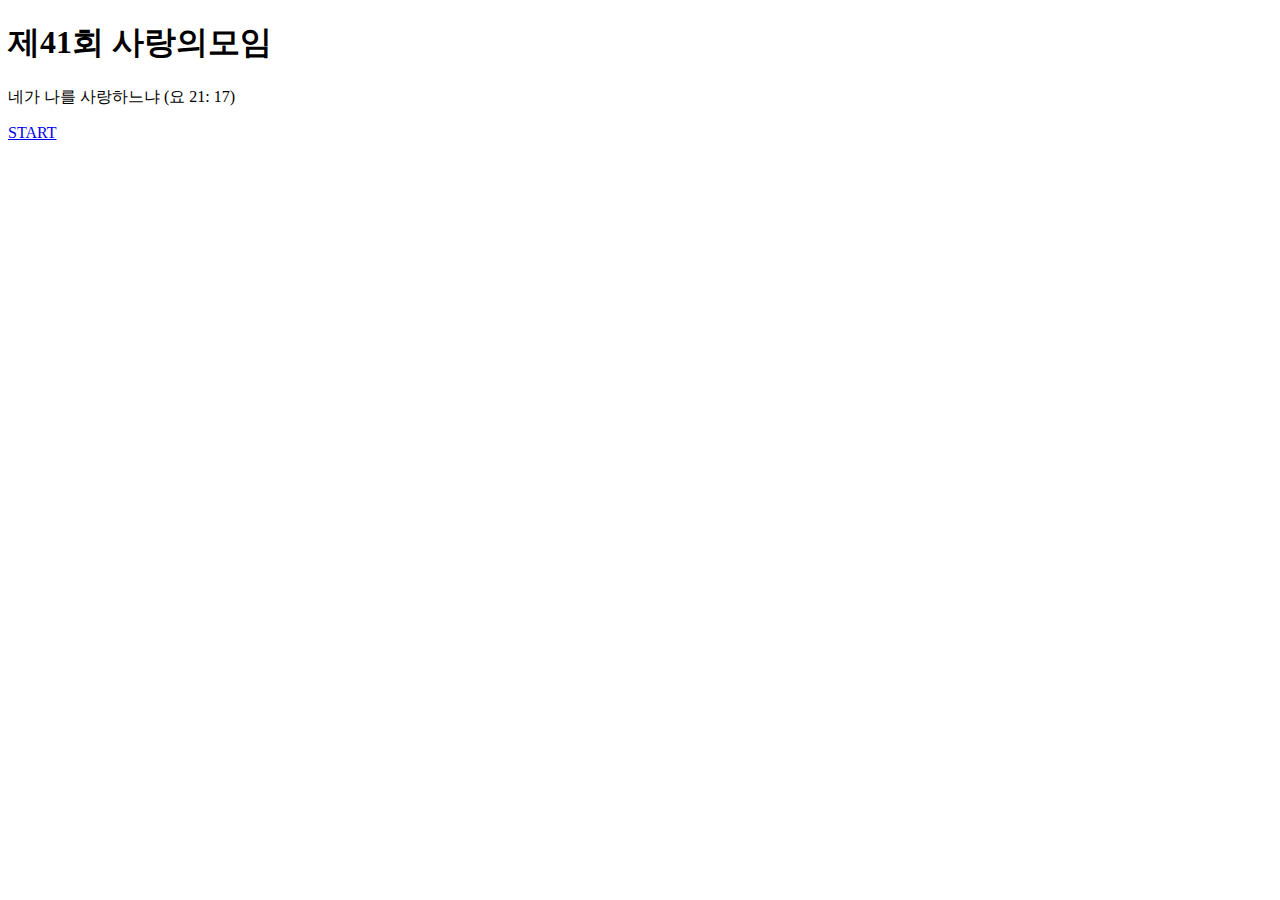
==== index.html @ b4a9abd6 "Add files via upload" ====
<!DOCTYPE html>
<html lang="ko">
<head>
    <meta charset="UTF-8">
    <meta name="viewport" content="width=device-width, initial-scale=1.0">
    <link rel="stylesheet" href="./css/common.css">
    <link rel="stylesheet" href="./css/contents.css">
    <script src="./js/jquery-3.7.1.min.js"></script>
    <script src="./js/contents.js"></script>
    <title>Love Gathering photo</title>
</head>
<body>
    <div class="wrap">
        <div class="intro">
            <h1 class="logo">
                <span>제41회</span>
                사랑의모임
            </h1>
            <p class="catchphrase">
                네가 나를 사랑하느냐 (요 21: 17)
            </p>
            <div class="">
                <span class="circle"></span>
                <span class="circle"></span>
                <span class="circle"></span>
                <span class="circle"></span>
                <span class="circle"></span>
                <span class="circle"></span>
                <span class="circle"></span>
                <span class="circle"></span>
                <span class="circle"></span>
            </div>
        </div>
        <a href="./html/step1_shoot_type.html" class="btn">START</a>
    </div>
    <script>
        // 로컬 스토리지에서 모든 키-값 쌍을 가져오는 함수
        function getAllLocalStorageItems() {
            var items = {};
            for (var i = 0; i < localStorage.length; i++) {
                var key = localStorage.key(i);
                items[key] = localStorage.getItem(key);
            }
            return items;
        }

        // "current camera" 키를 제외하고 모든 다른 값을 삭제하는 함수
        function removeLocalStorageItemsExceptCurrentCamera() {
            var items = getAllLocalStorageItems();
            for (var key in items) {
                if (key !== "current camera") {
                    localStorage.removeItem(key);
                }
            }
        }

        // "current camera" 키를 제외하고 모든 다른 값을 삭제
        removeLocalStorageItemsExceptCurrentCamera();
    </script>
</body>
</html>
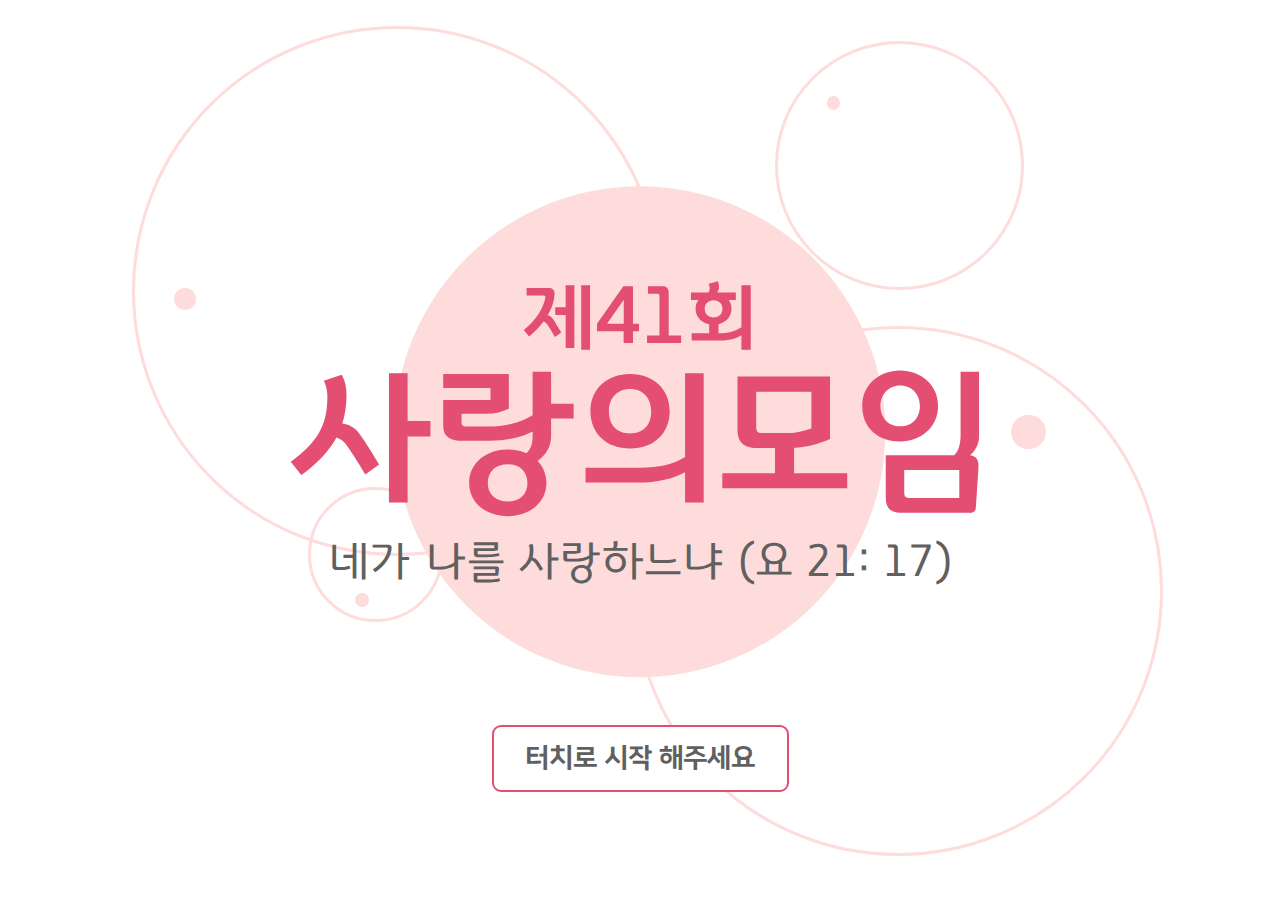
==== commit d0df3c6d: "사랑의모임 포토부스 완성" ====
--- a/index.html
+++ b/index.html
@@ -31,7 +31,7 @@
                 <span class="circle"></span>
             </div>
         </div>
-        <a href="./html/step1_shoot_type.html" class="btn">START</a>
+        <a href="./html/step1_shoot_type.html" class="btn">터치로 시작 해주세요</a>
     </div>
     <script>
         // 로컬 스토리지에서 모든 키-값 쌍을 가져오는 함수
--- a/css/common.css
+++ b/css/common.css
@@ -0,0 +1,262 @@
+@charset "utf-8";
+
+/* font */
+@font-face {
+    font-family: 'GyeonggiTitleM';
+    src: url(../font/Title_Medium.woff) format('woff');
+    font-weight: normal;
+    font-style: normal;
+}
+
+@font-face {
+    font-family: 'GyeonggiTitleL';
+    src: url(../font/Title_Light.woff) format('woff');
+    font-weight: normal;
+    font-style: normal;
+}
+
+@font-face {
+    font-family: "MaruBuri-Regular";
+    src: url(../font/MaruBuri-Regular.ttf) format("truetype");
+}
+
+@font-face {
+    font-family: 'NanumSquare';
+    font-weight: 300;
+    src: url(../font/NanumSquareL.ttf) format('truetype');
+}
+@font-face {
+    font-family: 'NanumSquare';
+    font-weight: 400;
+    src: url(../font/NanumSquareR.ttf) format('truetype');
+}
+@font-face {
+    font-family: 'NanumSquare';
+    font-weight: 700;
+    src: url(../font/NanumSquareB.ttf) format('truetype');
+}
+@font-face {
+    font-family: 'NanumSquare';
+    font-weight: 800;
+    src: url(../font/NanumSquareEB.ttf) format('truetype');
+}
+/* font - end*/
+
+/* animation */
+@keyframes spin_hoop {
+    0%{
+        transform: rotate(0deg) scale(100%);
+    }
+    50%{
+        transform: rotate(180deg) scale(90%);
+    }
+    100%{
+        transform: rotate(360deg) scale(100%);
+    }
+}
+/* animation - end */
+
+@page {
+    size: 4in 6in; /* A0 ~ A5, Legal, Letter, Tabloid, custom(가로 세로)**(단위 mm, cm, in(인치) 등) */
+    bleed: 5mm; /* 문서의 프린트 영역을 벗어나는 이미지나 색상이 나타나는 부분을 설정 */
+}
+
+/* var */
+:root{
+    --color-prime: #e44e73;
+    --color-prime-light: #e77e8d;
+    --color-prime-pale: #ffdcdc;
+    --color-prime-deep: #9e4653;
+    --color-point: #e44e73;
+    --color-base: #606060;
+    --color-base-light: #e1e1e1;
+    --color-logo-light: #fff;
+    --color-logo-dark: #e44e73;
+    --frame-color-1: #fff;
+    --frame-color-2: #ffdf99;
+    --frame-color-3: #ecc1c2;
+    --frame-color-4: #a4d3c7;
+    --frame-color-5: #fff;
+    --frame-color-6: #ffdf99;
+    --frame-color-7: #ecc1c2;
+    --frame-color-8: #a4d3c7; 
+    --bg-shoot-type-front: #7f7f7f;
+    --bg-shoot-type-back: #666;
+    --margin-base: 1.2vh;
+    --font-logo: "GyeonggiTitleM";
+    --font-catchphrase: "GyeonggiTitleL";
+    --size-btn: 7vh;
+}
+/* var - end */
+
+/* reset */
+html, body, div, span, applet, object, iframe,
+h1, h2, h3, h4, h5, h6, p, blockquote, pre,
+a, abbr, acronym, address, big, cite, code,
+del, dfn, em, img, ins, kbd, q, s, samp,
+small, strike, strong, sub, sup, tt, var,
+b, u, i, center,
+dl, dt, dd, ol, ul, li,
+fieldset, form, label, legend,
+table, caption, tbody, tfoot, thead, tr, th, td,
+article, aside, canvas, details, embed, 
+figure, figcaption, footer, header, hgroup, 
+menu, nav, output, ruby, section, summary,
+time, mark, audio, video {
+    margin: 0;
+	padding: 0;
+	border: 0;
+	font-size: 100%;
+	font: inherit;
+	vertical-align: baseline;
+}
+a, a:visited, a:hover, a:active{
+    color: var(--color-base);
+    text-decoration: none;
+}
+button{
+    background-color: transparent;
+    border: 0;
+    cursor: pointer;
+}
+
+/* HTML5 display-role reset for older browsers */
+article, aside, details, figcaption, figure, 
+footer, header, hgroup, menu, nav, section {
+    display: block;
+}
+body {
+    line-height: 1;
+}
+ol, ul {
+    list-style: none;
+}
+blockquote, q {
+    quotes: none;
+}
+blockquote:before, blockquote:after,
+q:before, q:after {
+    content: '';
+	content: none;
+}
+table {
+    border-collapse: collapse;
+	border-spacing: 0;
+}
+/* reset - end */
+
+/* common */
+.hide{display: none !important;}
+.wrap{
+    display: flex;
+    flex-direction: column;
+    align-items: center;
+    justify-content: center;
+    overflow: hidden;
+    position: absolute;
+    top: 0;
+    left: 0;
+    right: 0;
+    bottom: 0;
+    color: var(--color-base);
+    font-family: "NanumSquare";
+    /* background: var(--color-prime); */
+}
+/* .wrap.white{
+    background: #fff;
+} */
+
+.wrap .logo{font-family: var(--font-logo);}
+.wrap .logo a{display: block;}
+.wrap .catchphrase{font-family: var(--font-catchphrase);}
+
+
+.wrap .logo{
+    position: fixed;
+    left: 2vh;
+    top: 2vh;
+}
+.wrap .logo a{
+    color: var(--color-logo-dark);
+    font-size: 5vh;
+}
+.wrap.white .logo a{
+    color: var(--color-logo-dark);
+}
+.wrap h2{
+    /* color: #fff; */
+    margin: 0 0 3vh;
+    font-weight: 600;
+    font-size: 6.8vh;
+}
+.wrap.white h2{
+    color: var(--color-base);
+    font-size: 6.6vh;
+}
+
+.wrap h3{font-weight: 800; font-size: 40px;}
+.wrap h4{font-weight: 800;font-size: 3vh;}
+.wrap p{font-size: 24px;}
+
+.wrap .btn{
+    font-size: calc(var(--size-btn) / 2.35);
+    padding : 0 calc(var(--size-btn) / 2);
+    color: var(--color-base);
+    line-height: var(--size-btn);
+    font-weight: 800;
+    border: 0.3vh solid var(--color-prime);
+    background-color: #fff;
+    border-radius: 1vh;
+    box-sizing: border-box;
+}
+.wrap .btn_ic{
+    display: block;
+    overflow: hidden;
+    width: var(--size-btn);
+    height: var(--size-btn);
+    text-indent: -9999px;
+    background-color: #fff;
+    background-image: url(../images/icon.png);
+    background-size: cover;
+    background-position: 0 center;
+    border: 0.3vh solid var(--color-prime);
+    border-radius: 1vh;
+    box-sizing: border-box;
+}
+.wrap .btn_ic.prev{
+    background-position: 0 center;
+}
+.wrap .btn_ic.next{
+    background-position: 0 center;
+    rotate: 180deg;
+}
+.wrap .btn_ic.home{
+    background-position-x: right;
+}
+.wrap .btn_ic.minus{
+    background-position-x: calc(33.33% * 1);
+}
+.wrap .btn_ic.plus{
+    background-position-x: calc(33.33% * 2);
+}
+.wrap .intro + .btn{
+    position: absolute;
+    bottom: 12vh;
+    z-index: 2;
+}
+
+.wrap :is(.btn, .btn_ic)[disabled]{
+    background-color: var(--color-base-light);
+    /* cursor: not-allowed; */
+}
+
+.wrap .box_btn{display: flex;}
+.wrap .box_btn.vertical{flex-direction: column;}
+.wrap .box_btn.top_right{
+    position: absolute;
+    top: 2vh;
+    right: 4vh;
+}
+.wrap .box_btn :is(a, p, input, button):not(:first-child){margin-left: var(--margin-base);}
+.wrap .box_btn.vertical :is(a, input, button):not(:first-child){margin: var(--margin-base) 0 0 0;padding: 2.2vh 0;line-height: 1.2;}
+/* common - end */--- a/css/contents.css
+++ b/css/contents.css
@@ -0,0 +1,728 @@
+:root{
+    --ratio_paper: (4.005 / 6); /* 사용하는 용지 및 프린터에 따른 적정값 사용 */
+    --ratio_4X3: 3.185;
+    --width_ratio_4x3 : (4 / var(--ratio_4X3));
+    --height_ratio_4x3 : (var(--ratio_4X3) / 4);
+    --width_ratio_3x4 : (3 / 4.25);
+    --height_ratio_3x4 : (4.25 / 3);
+    --width_wide_ratio_3x4 : (3 / 4.33);
+    --height_wide_ratio_3x4 : (4.33 / 3);
+    --width_wide_ratio_4x3: (4.08 / 3);
+    --height_wide_ratio_4x3: (3 / 4.08);
+    --margin_print_frame : 2vh;
+    --box_rounding: 0.5vh;
+    --box_print_height : 85vh;
+    --margin_picture_setting: auto 0 4.0vh;
+    --margin_box_print:0 auto 0 15%;
+}
+@media print {
+    :root{
+        --box_print_height: 100vh;
+        --margin_picture_setting: 0;
+        --margin_box_print: auto;
+    }
+    h1.logo, .box_custom, .box_btn.top_right{display: none;}
+}
+/* intro */
+.intro{position: relative; z-index: 2; top: -2vh;}
+.intro::before,
+.intro::after {
+    /* content:"";
+    display: block; */
+    position: fixed;
+    left: 50%;
+    width: 95vw;
+    height: 0.3vh;
+    background-color: #fff;
+    transform: translateX(-50%);
+    z-index: 2;
+}
+.intro::before {top: 2%;}
+.intro::after {bottom: 2%;}
+.intro .circle{
+    display: block;
+    position: absolute;
+    border-radius: 50%;
+    z-index: -1;
+}
+.intro .circle:nth-child(1){
+    width: 54.6vh;
+    height: 54.6vh;
+    top: 50%;
+    left: 50%;
+    background-color: var(--color-prime-pale);
+    translate: -50% -50%;
+    opacity: 1;
+}
+.intro .circle:nth-child(2),
+.intro .circle:nth-child(3),
+.intro .circle:nth-child(4),
+.intro .circle:nth-child(5){
+    border: 0.4vh solid var(--color-prime-pale);
+    transform-origin: 45%;
+    animation: spin_hoop 5s infinite linear
+}
+.intro .circle:nth-child(6),
+.intro .circle:nth-child(7),
+.intro .circle:nth-child(8),
+.intro .circle:nth-child(9){
+    background-color: var(--color-prime-pale);
+    transform-origin: 100%;
+    animation: spin_hoop 5s infinite linear
+}
+
+.intro .circle:nth-child(2){
+    top: -28vh;
+    left: -17.4vh;
+    width: 58.2vh; height: 58.2vh;
+    animation-duration: 10s;
+}
+.intro .circle:nth-child(3){
+    top: -26.4vh;
+    right: -3.6vh;
+    width: 27.0vh; height: 27.0vh;
+    animation-duration: 4s;
+    animation-direction: reverse;
+}
+.intro .circle:nth-child(4){
+    top: 23.2vh;
+    left: 2.2vh;
+    width: 14.3vh; height: 14.3vh;
+    animation-duration: 8s;
+}
+.intro .circle:nth-child(5){
+    bottom: -30.0vh;
+    right: -19.0vh;
+    width: 58.2vh; height: 58.2vh;
+    animation-duration: 15s;
+    animation-direction: reverse;
+}
+.intro .circle:nth-child(6){
+    top: 1.1vh;
+    left: -12.7vh;
+    width: 2.4vh;
+    height: 2.4vh;
+    animation-duration: 4s;
+}
+.intro .circle:nth-child(7){
+    top: -20.2vh;
+    right: 16.8vh;
+    width: 1.5vh;
+    height: 1.5vh;
+    animation-duration: 8s;
+}
+.intro .circle:nth-child(8){
+    top: 35.0vh;
+    left: 7.4vh;
+    width: 1.5vh;
+    height: 1.5vh;
+    animation-duration: 15s;
+    animation-direction: reverse;
+}
+.intro .circle:nth-child(9){
+    top: 15.2vh;
+    right: -6.0vh;
+    width: 3.8vh;
+    height: 3.8vh;
+    animation-duration: 10s;
+}
+
+
+.wrap .intro .logo{
+    position: static;
+    color: var(--color-prime);
+    font-weight: 400;
+    font-size: 18.0vh;
+    text-align: center;
+}
+.wrap .intro .logo span{
+    display: block;
+    font-size: 0.5em;
+}
+.intro .catchphrase{
+    /* color: var(--color-prime-light); */
+    font-size: 5.2vh;
+    text-align: center;
+    margin-top: 2.0vh;
+}
+/* intro - end */
+
+/* step1 shoot type */
+.wrap .container{
+    display: flex;
+    width: 96%;
+    height: 69%;
+    padding: 5vh 0 7vh;
+    background-color: var(--color-prime-pale);
+    border-radius: 2.8vh;
+    box-sizing: border-box;
+}
+.wrap .container .shoot_type{
+    display: flex;
+    flex-direction: column;
+    justify-content: space-between;
+    text-align: center;
+    flex: 1;
+}
+.wrap .container .shoot_type.basic{flex: 3;}
+.wrap .container .shoot_type.wide{flex: 2;}
+
+.wrap .container .shoot_type .tit{
+    font-weight: 800;
+}
+.wrap .container .shoot_type .tit h3{
+    font-size: 4vh;
+}
+.wrap .container .shoot_type .tit p{
+    font-size: 2.4vh;
+}
+.wrap .container .shoot_type .type_list{
+    display: flex;
+    justify-content: space-around;
+    position: relative;
+    height: 78%;
+    padding: 0 5.6vh;
+}
+
+.wrap .container .shoot_type:not(:first-child) .type_list::before{
+    content: "";
+    display: block;
+    position: absolute;
+    left: 0;
+    top: 0;
+    width: 0.2vh;
+    height: 100%;
+    background-color: #fff;
+}
+.wrap .container .shoot_type .type_list .type_item{
+    display: flex;
+    flex-direction: column;
+    justify-content: space-between;
+    /* flex: 1; */
+}
+.wrap .container .shoot_type .type_list .type_item:hover,
+.wrap .container .shoot_type .type_list .type_item.on{
+    scale: 110%;
+    transition: all 0.1s;
+}
+.wrap .container .shoot_type .type_list .type_item h4{
+    position: relative;
+    font-size: 3vh;
+    font-weight: 800;
+}
+.wrap .container .shoot_type .type_list .type_item.on h4::after{
+    content: "";
+    display: block;
+    position: absolute;
+    right: -2.1vh;
+    top: -0.9vh;
+    width: 1.5vh;
+    height: 1vh;
+    border: 0.4vh solid var(--color-point);
+    border-width: 0 0 0.4vh 0.4vh;
+    transform: rotate(-45deg);
+}
+.wrap .container .shoot_type .type_list .type_item .photo_sample{
+    position: relative;
+    height: 80%;
+}
+.wrap .container .shoot_type .type_list .type_item .photo_sample img{
+    display: block;
+    position: absolute;
+    left: 50%;
+    top: 50%; 
+    height: 100%;
+    background-color: var(--bg-shoot-type-front);
+    translate: -70% -50%;
+    rotate: -5deg;
+    box-shadow: rgba(0, 0, 0, 0.5) 0vh 0.3vh 0.8vh;
+    z-index: 1;
+}
+.wrap .container .shoot_type .type_list .type_item .photo_sample img:last-child{
+    translate: -50% -55%;
+    rotate: 0deg;
+}
+.wrap .container .shoot_type .type_list .type_item .photo_sample img:nth-child(2){
+    background-color: var(--bg-shoot-type-back);
+    translate: -30% -60%;
+    rotate: 5deg;
+    z-index: 0;
+}
+.wrap .container .shoot_type .type_list .type_item.on .photo_sample img{
+    background-color: var(--color-prime);
+    transition: all 0.2s;
+}
+.wrap .container .shoot_type .type_list .type_item.on .photo_sample img:nth-child(2){
+    background-color: var(--color-prime-light);
+}
+/* step1 shoot type - end */
+
+/* step2_shooting - start */
+.wrap.shooting .logo{
+    left: -20vh;
+    top: 2.5vh;
+    rotate: -90deg;
+    translate: 0 0;
+    transform-origin: 100% 0;
+}
+.wrap .shootihg_box{
+    display: flex;
+
+}
+.wrap .shootihg_box .camera{
+    overflow: hidden;
+    position: relative;
+    width: calc((100vh - 4.0vh) * var(--width_ratio_4x3));
+    height: calc(100vh - 4.0vh);
+    text-align: center;
+    background-color: #dbdbdb;
+}
+.wrap .shootihg_box.ratio_4x3 .camera{
+    width: calc((100vh - 4.0vh) * var(--width_ratio_4x3));
+    height: calc(100vh - 4.0vh);
+}
+.wrap .shootihg_box.ratio_1x1 .camera{
+    width: calc((100vh - 4.0vh) * 1);
+    height: calc(100vh - 4.0vh);
+}
+.wrap .shootihg_box.ratio_3x4 .camera{
+    width: calc((100vh - 4.0vh) * var(--width_ratio_3x4));
+    height: calc(100vh - 4.0vh);
+}
+
+.wrap .shootihg_box .camera #video{
+    position: absolute;
+    left: 50%;
+    top: 50%;
+    height: 100%;
+    background-color: #aaa;
+    translate: -50% -50%;
+}
+.wrap .shootihg_box .camera #canvas{
+    display: none;
+    position: absolute;
+    left: 50%;
+    top: 0;
+    height: 100%;
+    translate: -50%;
+}
+
+.wrap .shootihg_box .camera .set_timer{
+    position: absolute;
+    top: 0;
+    width: 100%;
+    color: #fff;
+    font-weight: 800;
+    line-height: calc(100vh - 4.0vh);
+    font-size: 30vh;
+    text-shadow: 0vh 0vh 3.0vh #000;
+    opacity: 0.6;
+}
+.wrap .shootihg_box .camera .box_btn{
+    position: absolute;
+    right: 2vh;
+    top: 2vh;
+}
+.wrap .shootihg_box .camera .btn.camera_switch{
+    border: none;
+    background-color: #fff;
+    opacity: 0.6;
+}
+.wrap .shootihg_box .camera .btn.camera_flip{
+    right: 2vh;
+    top: 3vh;
+    border: none;
+    background-color: #fff;
+    opacity: 0.6;
+}
+
+.wrap .shootihg_box .picture{
+    overflow: hidden;
+    display: flex;
+    flex-direction: column;
+    margin-left: var(--margin-base);
+}
+.wrap .shootihg_box .picture li{
+    overflow: hidden;
+    width: calc((100vh - 4.0vh - var(--margin-base)) / 8 * 1.333);
+    height: calc();
+    text-align: center;
+    background-color: #dbdbdb;
+    flex: 1;
+    background-size: cover;
+    background-position: center;
+    background-repeat: no-repeat;
+}
+
+.wrap .shootihg_box .picture li:not(:first-child){
+    margin-top: var(--margin-base);
+}
+
+
+/* step2_shooting - end */
+
+/* step3_shooting - start */
+.wrap .picture_setting{
+    display: flex;
+    justify-content: space-between;
+    align-items: flex-end;
+    width: 100%;
+    margin: var(--margin_picture_setting);
+}
+.wrap .picture_setting .wrap_box_print{
+    /* 캐논 cp1500 포토프린터 프린트 여백지정용 */
+    margin: var(--margin_box_print);
+    margin: var(--margin_box_print);
+    padding: 2.5vh 1.85vh 3.48vh 2.25vh;
+    box-sizing: content-box;
+    /* background-image: url(../images/printing_frame/printing_frame_color_1.png); */
+    background-repeat: no-repeat;
+    background-size: contain;
+    background-position: -0.3vh -0.4vh;
+    background-color: #fff;
+    box-shadow: 0vh 0vh 2.0vh rgba(0,0,0,0.3);
+}
+
+.wrap .picture_setting .box_print{
+    display: flex;
+    position: relative;
+    width: calc(var(--box_print_height) * var(--ratio_paper));
+    height: var(--box_print_height);
+    /* margin: var(--margin_box_print); */
+    /* background-color: var(--bg-shoot-type-front); */
+    background-image: url(../images/sharing_frame/sharing_frame_color_1.png);
+    background-repeat: no-repeat;
+    background-size: contain;
+    box-sizing: border-box;
+    /* box-shadow: 0vh 0vh 2.0vh rgba(0, 0, 0, 0.5); */
+    flex: none;
+}
+.wrap .picture_setting.wide .box_print{
+    background-image: url(../images/sharing_frame/sharing_wide_frame_color_1.png);
+}
+.wrap .picture_setting .box_print .print_set{
+    display: flex;
+    margin: auto auto 0;
+    flex: 1;
+    height: 75.7vh;
+}
+.wrap .picture_setting .wrap_box_print.color_1{background-color: var(--frame-color-1);}
+.wrap .picture_setting .wrap_box_print.color_2{background-color: var(--frame-color-2);}
+.wrap .picture_setting .wrap_box_print.color_3{background-color: var(--frame-color-3);}
+.wrap .picture_setting .wrap_box_print.color_4{background-color: var(--frame-color-4);}
+.wrap .picture_setting .wrap_box_print.color_5{background-color: var(--frame-color-5);}
+.wrap .picture_setting .wrap_box_print.color_6{background-color: var(--frame-color-6);}
+.wrap .picture_setting .wrap_box_print.color_7{background-color: var(--frame-color-7);}
+.wrap .picture_setting .wrap_box_print.color_8{background-color: var(--frame-color-8);}
+
+.wrap .picture_setting .box_print.color_1{background-image: url(../images/sharing_frame/sharing_frame_color_1.png);}
+.wrap .picture_setting .box_print.color_2{background-image: url(../images/sharing_frame/sharing_frame_color_2.png);}
+.wrap .picture_setting .box_print.color_3{background-image: url(../images/sharing_frame/sharing_frame_color_3.png);}
+.wrap .picture_setting .box_print.color_4{background-image: url(../images/sharing_frame/sharing_frame_color_4.png);}
+.wrap .picture_setting .box_print.color_5{background-image: url(../images/sharing_frame/sharing_frame_flower_1.png);}
+.wrap .picture_setting .box_print.color_6{background-image: url(../images/sharing_frame/sharing_frame_flower_2.png);}
+.wrap .picture_setting .box_print.color_7{background-image: url(../images/sharing_frame/sharing_frame_flower_3.png);}
+.wrap .picture_setting .box_print.color_8{background-image: url(../images/sharing_frame/sharing_frame_flower_4.png);}
+
+.wrap .picture_setting.wide .box_print.color_1{background-image: url(../images/sharing_frame/sharing_wide_frame_color_1.png);}
+.wrap .picture_setting.wide .box_print.color_2{background-image: url(../images/sharing_frame/sharing_wide_frame_color_2.png);}
+.wrap .picture_setting.wide .box_print.color_3{background-image: url(../images/sharing_frame/sharing_wide_frame_color_3.png);}
+.wrap .picture_setting.wide .box_print.color_4{background-image: url(../images/sharing_frame/sharing_wide_frame_color_4.png);}
+.wrap .picture_setting.wide .box_print.color_5{background-image: url(../images/sharing_frame/sharing_wide_frame_flower_1.png);}
+.wrap .picture_setting.wide .box_print.color_6{background-image: url(../images/sharing_frame/sharing_wide_frame_flower_2.png);}
+.wrap .picture_setting.wide .box_print.color_7{background-image: url(../images/sharing_frame/sharing_wide_frame_flower_3.png);}
+.wrap .picture_setting.wide .box_print.color_8{background-image: url(../images/sharing_frame/sharing_wide_frame_flower_4.png);}
+
+.wrap .picture_setting.wide .box_print .print_set:not(.wide){
+    display: none;
+}
+.wrap .picture_setting .box_print .print_set h5.frame_logo{
+    position: absolute;
+    top: 2.2vh;
+    color: #fff;
+    margin-left: var(--margin_print_frame);
+    font-size: 2.2vh;
+    font-family: var(--font-logo);
+}
+.print_set h5.frame_logo span{
+    display: block;
+    font-size: 0.6em;
+}
+.wrap .picture_setting .box_print.color_1 .print_set h5.frame_logo{color: var(--color-prime);}
+.wrap .picture_setting .box_print .print_set h5.frame_logo.second{
+    left: 50%;
+}
+.wrap .picture_setting .box_print .print_set.wide h5.frame_logo{
+    top: 4vh;
+    right: 0;
+    margin-right: 4vh;
+}
+.wrap .picture_setting .box_print .print_set :is(.left, .right){
+    display: flex;
+    flex-direction: column;
+    justify-content: space-between;
+    align-items: center;
+    margin: 0 var(--margin_print_frame) 2.2vh;
+    flex: 1;
+}
+.wrap .picture_setting .box_print .print_set .right::before{
+    /* content: ""; */
+    /* display: block; */
+    position: absolute;
+    top: 0;
+    left: 50%;
+    width: 0.1vh;
+    height: var(--box_print_height);
+    background-color: #fff;
+    opacity: 0.4;
+}
+.wrap .picture_setting .box_print.color_1 .print_set .right::before{
+    background-color: #000;
+    opacity: 0.2 ;
+}
+.wrap .picture_setting .box_print .print_set li{
+    overflow: hidden;
+    height: calc((var(--box_print_height) * var(--ratio_paper) / 2) * var(--height_ratio_4x3) - 4.6vh);
+    width: calc((var(--box_print_height) * var(--ratio_paper) / 2) - 4.6vh);
+    text-indent: -999vh;
+    background-color: #e4e4e4;
+    border-radius: var(--box_rounding);
+    background-repeat: no-repeat;
+    background-position: center;
+    background-size: cover;
+}
+.wrap .picture_setting .box_print .print_set li:not(:first-child){
+    /* margin-top: 0.65vh; */
+}
+    /* ratio 1x1 */
+.wrap .picture_setting.ratio_1x1:not(.wide) .box_print .print_set h5.frame_logo{
+    top: 3.5vh;
+}
+.wrap .picture_setting.ratio_1x1 .box_print .print_set li{
+    height: calc((var(--box_print_height) * var(--ratio_paper) / 2) - 4.7vh);
+    width: calc((var(--box_print_height) * var(--ratio_paper) / 2) - 4.7vh);
+}
+.wrap .picture_setting.ratio_1x1:not(.wide) .box_print .print_set li:nth-child(4){
+    display: none;
+}
+    /* ratio 3x4 */
+.wrap .picture_setting.ratio_3x4:not(.wide) .box_print .print_set h5.frame_logo{
+    top: 4.2vh;
+    left: 25%;
+    margin: 0;
+    font-size: 2.8vh;
+    transform: translateX(-50%);
+}
+.wrap .picture_setting.ratio_3x4:not(.wide) .box_print .print_set h5.frame_logo span{
+    text-align: center;
+}
+.wrap .picture_setting.ratio_3x4:not(.wide) .box_print .print_set h5.frame_logo.second{
+    left: 75%;
+}
+
+/* .wrap .picture_setting.ratio_3x4 .box_print .print_set .left{
+    margin-bottom: 4vh;
+} */
+.wrap .picture_setting.ratio_3x4 .box_print .print_set li{
+    height: calc((var(--box_print_height) * var(--ratio_paper) / 2) * var(--height_ratio_3x4) - 4.7vh);
+    width: calc((var(--box_print_height) * var(--ratio_paper) / 2) - 4.7vh);
+    /* margin-top: 1.5vh; */
+}
+.wrap .picture_setting.ratio_3x4:not(.wide) .box_print .print_set li:nth-child(n + 3){
+    display: none;
+}
+
+/* wide type */
+.wrap .picture_setting .box_print .print_set.wide .left{
+    flex-direction: row;
+    justify-content: space-between;
+    align-content: space-between;
+    flex-wrap: wrap;
+    margin-bottom: 3vh;
+}
+.wrap .picture_setting .box_print .print_set.wide{
+    display: none;
+    height: 78.59vh;
+}
+.wrap .picture_setting.wide .box_print .print_set.wide{
+    display: flex;
+}
+    /* wide type - ratio 1x1 */
+.wrap .picture_setting .box_print .print_set.wide .left li{
+    height: calc((var(--box_print_height) * var(--ratio_paper) / 2) - 4vh);
+    width: calc((var(--box_print_height) * var(--ratio_paper) / 2) - 4vh);
+    margin: 1vh 1vh 0 0;
+}
+.wrap .picture_setting:not(.ratio_3x4) .box_print .print_set.wide .left li:nth-child(even){
+    margin-right: 0;
+    /* translate: 0 0.8vh; */
+}
+.wrap .picture_setting:not(.ratio_3x4) .box_print .print_set.wide .left li:nth-child(n+3):nth-child(-n+4){
+    transform: translateX(-0.5vh);
+}
+    /* wide type - ratio 3x4 */
+.wrap .picture_setting.ratio_3x4 .box_print .print_set.wide h5.frame_logo{
+    top: 5vh;
+    right: 0;
+    font-size: 2.8vh;
+    margin-right: var(--margin_print_frame);
+}
+.wrap .picture_setting.ratio_3x4 .box_print .print_set.wide h5.frame_logo span{
+    display: inline;
+}
+.wrap .picture_setting.ratio_3x4 .box_print .print_set.wide .left{
+    margin: 0 3vh 2.5vh;
+}
+.wrap .picture_setting.ratio_3x4 .box_print .print_set.wide .left li{
+    height: calc((var(--box_print_height) * var(--ratio_paper) / 2) * var(--height_wide_ratio_3x4) - 3.4vh);
+    width: calc((var(--box_print_height) * var(--ratio_paper) / 2) - 3.4vh);
+    /* margin: 1vh 1vh 0 0; */
+    margin: unset;
+}
+.wrap .picture_setting.ratio_3x4 .box_print .print_set.wide .left li:nth-child(even){
+    margin-right: 0;
+}
+.wrap .picture_setting.ratio_3x4 .box_print .print_set.wide .left li:nth-child(n+5):nth-child(-n+6){
+    display: none;
+}
+
+    /* wide type - ratio 4x3 */
+.wrap .picture_setting.ratio_4x3 .box_print .print_set.wide h5.frame_logo{
+    top: 5vh;
+    right: 0;
+    font-size: 2.8vh;
+    margin-right: var(--margin_print_frame);
+}
+.wrap .picture_setting.ratio_4x3 .box_print .print_set.wide h5.frame_logo span{
+    display: inline;
+}
+.wrap .picture_setting.ratio_4x3 .box_print .print_set.wide .left{
+    margin: 0 3vh 2.5vh;
+}
+.wrap .picture_setting.ratio_4x3 .box_print .print_set.wide .left li{
+    height: calc(((var(--box_print_height) * var(--ratio_paper) / 1) - 6vh) * var(--height_wide_ratio_4x3));
+    width: calc((var(--box_print_height) * var(--ratio_paper) / 1) - 6vh);
+    /* margin: 1vh 1vh 0 0; */
+    margin: unset;
+}
+.wrap .picture_setting.ratio_4x3 .box_print .print_set.wide .left li:nth-child(even){
+    margin-right: 0;
+}
+.wrap .picture_setting.ratio_4x3 .box_print .print_set.wide .left li:nth-child(n+3):nth-child(-n+6){
+    display: none;
+}
+
+    /* select preview set */
+.wrap .picture_setting .box_custom{align-self: center; margin: 0 15% 0 auto;}
+.wrap .picture_setting .box_custom h4{margin-bottom: 2vh; text-align: center;}
+
+.wrap .picture_setting .picture_preview .preview_set{
+    display: flex;
+    flex-direction: row;
+    flex-wrap: wrap;
+    justify-content: center;
+    align-content: flex;
+    /* height: var(--box_print_height); */
+    width: calc(var(--box_print_height) * var(--ratio_paper));
+}
+    /* preview ratio 3x4 */
+.wrap .picture_setting .picture_preview .preview_set li{
+    overflow: hidden;
+    height: calc((var(--box_print_height) * var(--ratio_paper) / 2) * var(--height_ratio_4x3) - 2vh);
+    width: calc((var(--box_print_height) * var(--ratio_paper) / 2) - 2vh);
+    margin-top: 1vh;
+    background-color: #000;
+    text-indent: -999vh;
+}
+.wrap .picture_setting .picture_preview .preview_set li:nth-child(-n+2){
+    margin-top: 0;
+}
+.wrap .picture_setting .picture_preview .preview_set li:nth-child(odd){
+    margin-right: 1vh;
+}
+    /* preview ratio 4x3 */
+.wrap .picture_setting.ratio_3x4 .picture_preview .preview_set li{
+    height: calc((var(--box_print_height) * var(--ratio_paper) / 2) * var(--height_ratio_3x4) - 2vh);
+    width: calc((var(--box_print_height) * var(--ratio_paper) / 2) - 2vh);
+}
+.wrap .picture_setting.wide.ratio_3x4 .picture_preview .preview_set li{
+    height: calc(var(--box_print_height) / 3 - (2vh / 3));
+    width: calc((var(--box_print_height) / 3 * var(--width_wide_ratio_3x4) - (2vh / 3)));
+}
+
+    /* preview ratio 1x1 */
+.wrap .picture_setting.ratio_1x1 .picture_preview .preview_set li{
+    height: calc((var(--box_print_height) * var(--ratio_paper) / 2) - 1.5vh);
+    width: calc((var(--box_print_height) * var(--ratio_paper) / 2) - 1.5vh);
+    min-height: auto;
+}
+.wrap .picture_setting.wide.ratio_1x1 .picture_preview .preview_set li{
+    height: calc((var(--box_print_height) / 4) - (3vh / 4));
+    width: calc((var(--box_print_height) / 4) - (3vh / 4));
+    min-height: auto;
+}
+
+.wrap .picture_setting .picture_preview .preview_set li button{
+    display: block;
+    position: relative;
+    width: 100%;
+    height: 100%;
+    color: transparent;
+    font-size: 10vh;
+    /* text-indent: -999vh; */
+    background-size: cover;
+    background-position: center;
+}
+.wrap .picture_setting .picture_preview .preview_set li.on button{
+    color: #fff;
+    opacity: 0.5;
+}
+
+/* step3_shooting - end */
+
+/* step_4 frame type - start */
+.wrap .box_custom.frame_set .box_btn{margin-bottom: 1vh; justify-content: center;}
+.wrap .box_custom.frame_set .box_btn .btn{width: calc(((var(--box_print_height) * var(--ratio_paper) - 15vh) / 2) - 2vh);}
+.wrap .box_custom.frame_set .frame_chips{
+    display: flex;
+    flex-wrap: wrap;
+    justify-content: center;
+    align-content: flex-start;
+    width: calc(var(--box_print_height) * var(--ratio_paper));
+    height: calc((var(--box_print_height) / 5) * 4 - 2vh);
+}
+.wrap .box_custom.frame_set .frame_chips li{
+    width: calc(((var(--box_print_height) * var(--ratio_paper) - 15vh) / 2) - 2vh);
+    height: calc((var(--box_print_height) / 5) - 2vh);
+    margin-top: 1vh;
+}
+.wrap .box_custom.frame_set .frame_chips li:nth-child(-n + 2){
+    margin-top: 0;
+}
+.wrap .box_custom.frame_set .frame_chips li:nth-child(odd){margin-right: 2vh;}
+.wrap .box_custom.frame_set .frame_chips li button{
+    width: 100%; 
+    height: 100%;
+    font-size: 2.3vh;
+    background-color: var(--bg-shoot-type-front);
+    border: 0.3vh solid rgba(0, 0, 0, 0.3);
+    border-radius: calc(var(--box_rounding) * 2);
+    box-sizing: border-box;
+}
+.wrap .box_custom.frame_set .frame_chips li button[data-frame="color_1"]{background-color: var(--frame-color-1);}
+.wrap .box_custom.frame_set .frame_chips li button[data-frame="color_2"]{background-color: var(--frame-color-2);}
+.wrap .box_custom.frame_set .frame_chips li button[data-frame="color_3"]{background-color: var(--frame-color-3);}
+.wrap .box_custom.frame_set .frame_chips li button[data-frame="color_4"]{background-color: var(--frame-color-4);}
+.wrap .box_custom.frame_set .frame_chips li button[data-frame="color_5"]{background-color: var(--frame-color-5);}
+.wrap .box_custom.frame_set .frame_chips li button[data-frame="color_6"]{background-color: var(--frame-color-6);}
+.wrap .box_custom.frame_set .frame_chips li button[data-frame="color_7"]{background-color: var(--frame-color-7);}
+.wrap .box_custom.frame_set .frame_chips li button[data-frame="color_8"]{background-color: var(--frame-color-8);}
+/* step_4 frame type - end */
+
+/* step_5 print - start */
+/* .wrap .box_custom.set_pirnt{margin: auto;} */
+.wrap .box_custom.set_pirnt h2{text-align: center; margin-top: 0;}
+.wrap .set_pirnt .box_btn{align-items: center; justify-content: center; margin-top: 4vh;}
+.wrap .set_pirnt .box_btn .btn.save{margin-left: 0;}
+.wrap .set_pirnt .box_btn.set_count p{width: 25vh; font-weight: 600; font-size: 20vh; text-align: center;}
+/* step_5 print - end */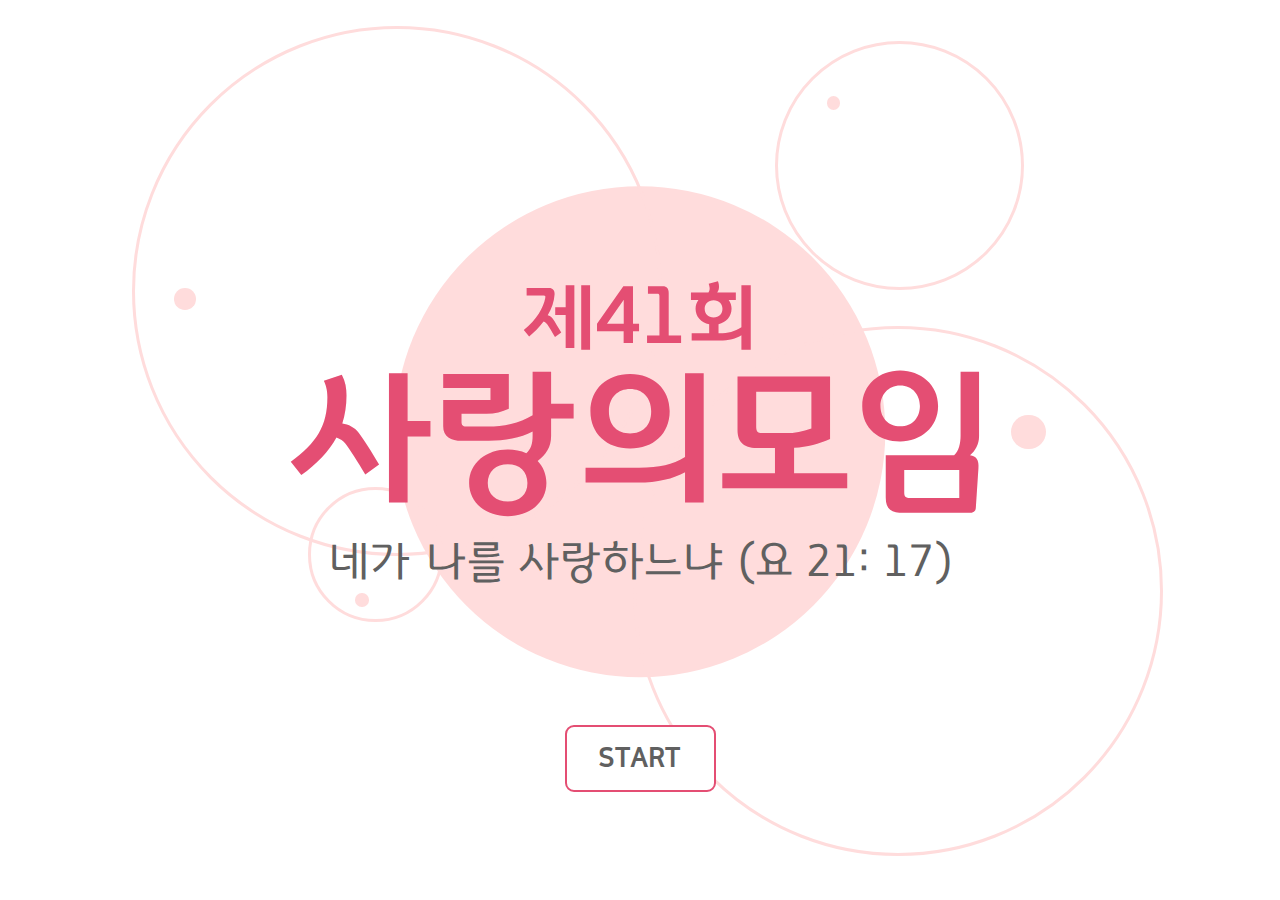
==== commit b23095aa: "시작버튼 변경" ====
--- a/index.html
+++ b/index.html
@@ -31,7 +31,7 @@
                 <span class="circle"></span>
             </div>
         </div>
-        <a href="./html/step1_shoot_type.html" class="btn">터치로 시작 해주세요</a>
+        <a href="./html/step1_shoot_type.html" class="btn">START</a>
     </div>
     <script>
         // 로컬 스토리지에서 모든 키-값 쌍을 가져오는 함수
--- a/css/contents.css
+++ b/css/contents.css
@@ -311,17 +311,20 @@
     position: absolute;
     top: 0;
     width: 100%;
+    height: 100%;
     color: #fff;
     font-weight: 800;
-    line-height: calc(100vh - 4.0vh);
+    line-height: calc(100vh - 60vh);
     font-size: 30vh;
     text-shadow: 0vh 0vh 3.0vh #000;
     opacity: 0.6;
+    mix-blend-mode: soft-light;
+    transition: all 0.2s;
 }
 .wrap .shootihg_box .camera .box_btn{
     position: absolute;
     right: 2vh;
-    top: 2vh;
+    bottom: 2vh;
 }
 .wrap .shootihg_box .camera .btn.camera_switch{
     border: none;
